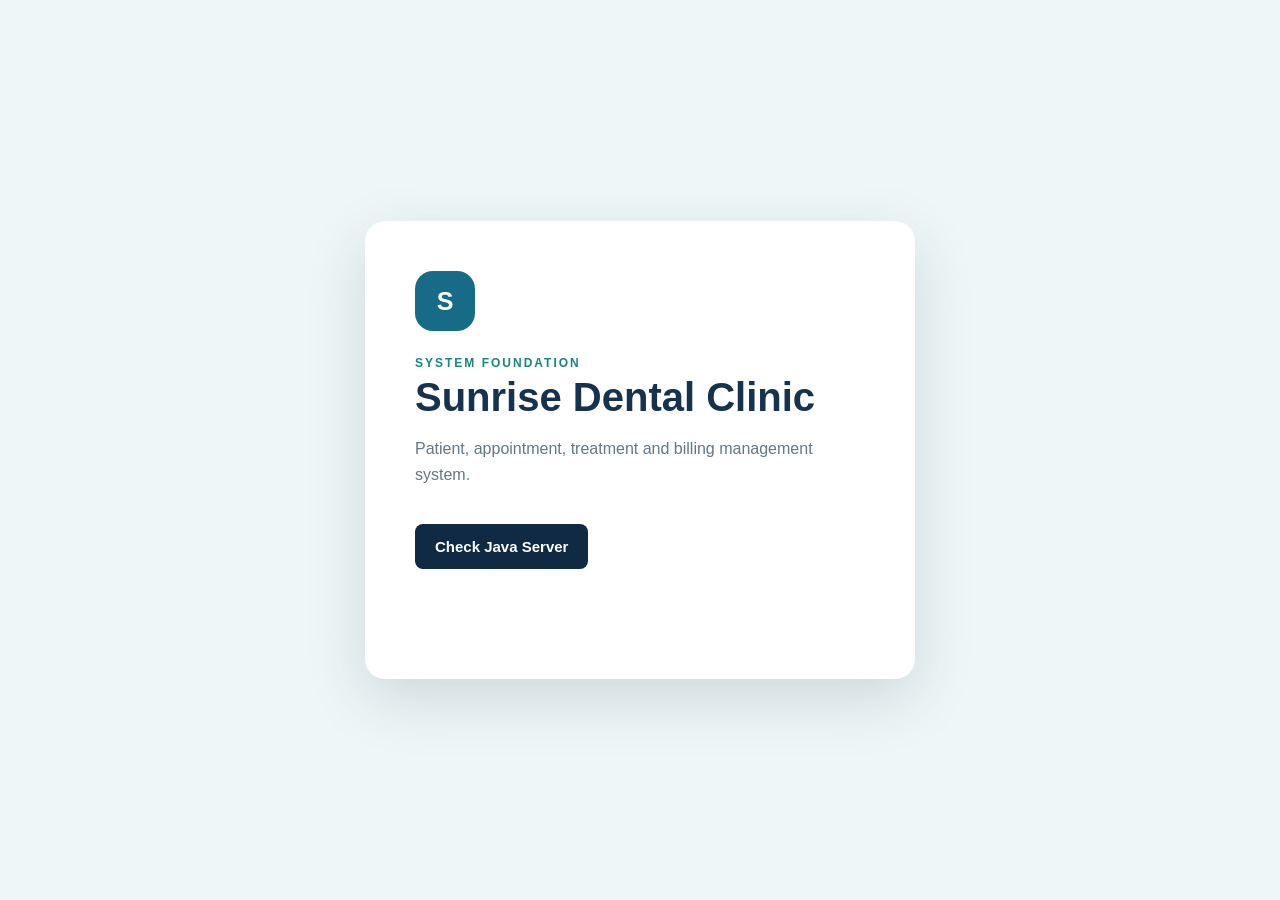
==== src/main/webapp/index.html @ 911ec2c3 "initialize Java Servlet web application" ====
<!DOCTYPE html>
<html lang="en">
<head>
    <meta charset="UTF-8">
    <meta name="viewport" content="width=device-width, initial-scale=1.0">

    <title>Sunrise Dental Clinic</title>

    <link rel="stylesheet" href="assets/css/style.css">
</head>

<body>

<main class="container">

    <div class="logo">S</div>

    <p class="label">System Foundation</p>

    <h1>Sunrise Dental Clinic</h1>

    <p class="description">
        Patient, appointment, treatment and billing management system.
    </p>

    <button id="checkServerButton" type="button">
        Check Java Server
    </button>

    <p id="serverResult" class="result"></p>

</main>

<script src="assets/js/app.js"></script>

</body>
</html>
---- src/main/webapp/assets/css/style.css ----
* {
    box-sizing: border-box;
}

body {
    display: flex;
    align-items: center;
    justify-content: center;

    min-height: 100vh;
    margin: 0;
    padding: 20px;

    font-family: Arial, sans-serif;
    color: #17324d;

    background-color: #eef7f7;
}

.container {
    width: 100%;
    max-width: 550px;
    padding: 50px;

    background-color: white;
    border-radius: 20px;

    box-shadow: 0 20px 60px rgba(23, 50, 77, 0.15);
}

.logo {
    display: flex;
    align-items: center;
    justify-content: center;

    width: 60px;
    height: 60px;

    color: white;
    background-color: #176b87;

    border-radius: 18px;
    font-size: 25px;
    font-weight: bold;
}

.label {
    margin-top: 25px;
    margin-bottom: 5px;

    color: #16877d;
    font-size: 12px;
    font-weight: bold;
    letter-spacing: 2px;

    text-transform: uppercase;
}

h1 {
    margin-top: 0;
    margin-bottom: 10px;

    font-size: 40px;
}

.description {
    color: #637784;
    line-height: 1.6;
}

button {
    margin-top: 20px;
    padding: 14px 20px;

    color: white;
    background-color: #102a43;

    border: none;
    border-radius: 8px;

    font-size: 15px;
    font-weight: bold;
    cursor: pointer;
}

button:hover {
    background-color: #176b87;
}

button:disabled {
    cursor: wait;
    opacity: 0.7;
}

.result {
    min-height: 24px;
    margin-top: 20px;

    color: #16877d;
    font-weight: bold;
}
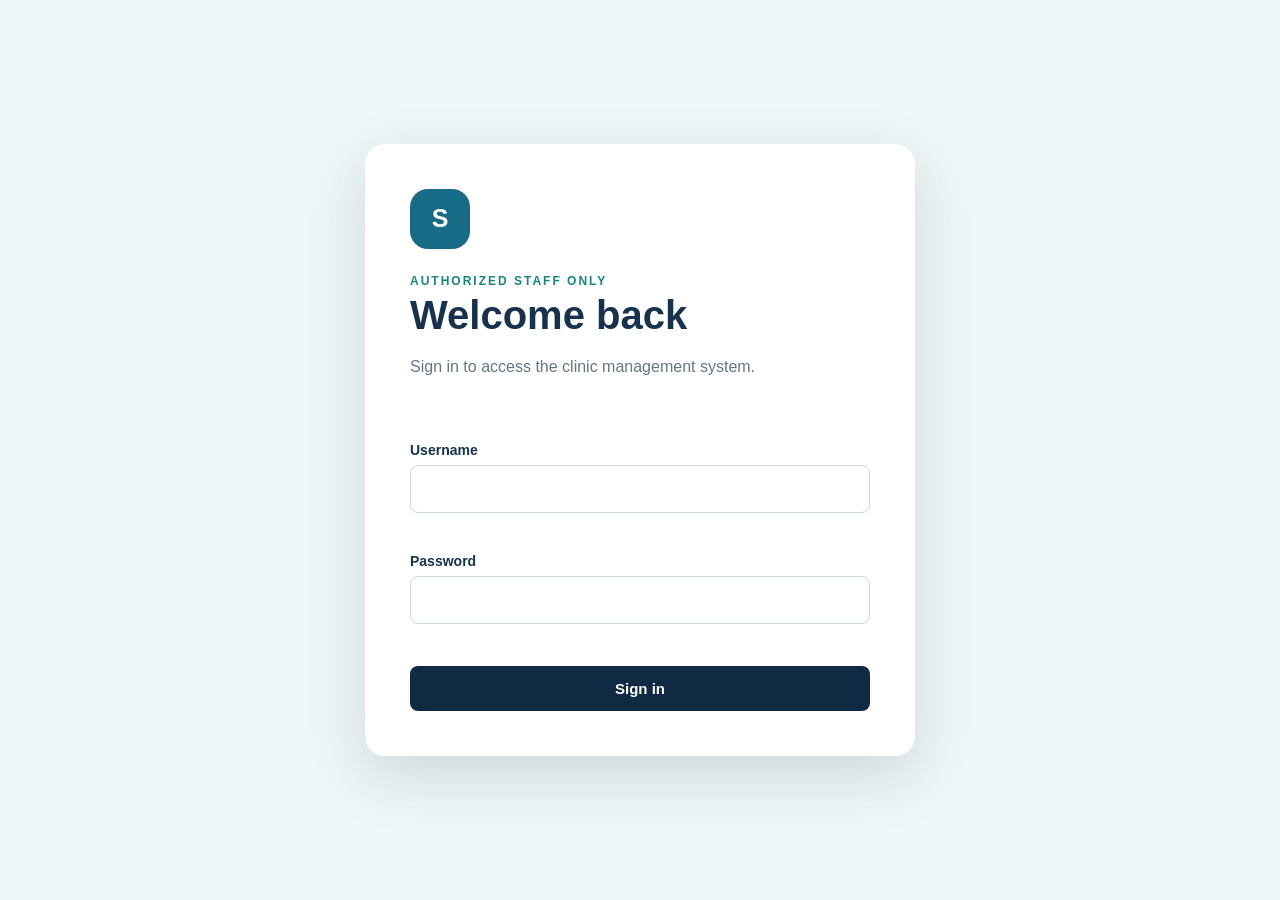
==== commit b7457231: "Add secure staff authentication and session management" ====
--- a/src/main/webapp/index.html
+++ b/src/main/webapp/index.html
@@ -2,36 +2,23 @@
 <html lang="en">
 <head>
     <meta charset="UTF-8">
-    <meta name="viewport" content="width=device-width, initial-scale=1.0">
+    <meta name="viewport"
+          content="width=device-width, initial-scale=1.0">
+
+    <meta http-equiv="refresh"
+          content="0; url=login.html">
 
     <title>Sunrise Dental Clinic</title>
-
-    <link rel="stylesheet" href="assets/css/style.css">
 </head>
 
 <body>
+<p>
+    Opening
+    <a href="login.html">staff login</a>...
+</p>
 
-<main class="container">
-
-    <div class="logo">S</div>
-
-    <p class="label">System Foundation</p>
-
-    <h1>Sunrise Dental Clinic</h1>
-
-    <p class="description">
-        Patient, appointment, treatment and billing management system.
-    </p>
-
-    <button id="checkServerButton" type="button">
-        Check Java Server
-    </button>
-
-    <p id="serverResult" class="result"></p>
-
-</main>
-
-<script src="assets/js/app.js"></script>
-
+<script>
+    window.location.replace("login.html");
+</script>
 </body>
 </html>
